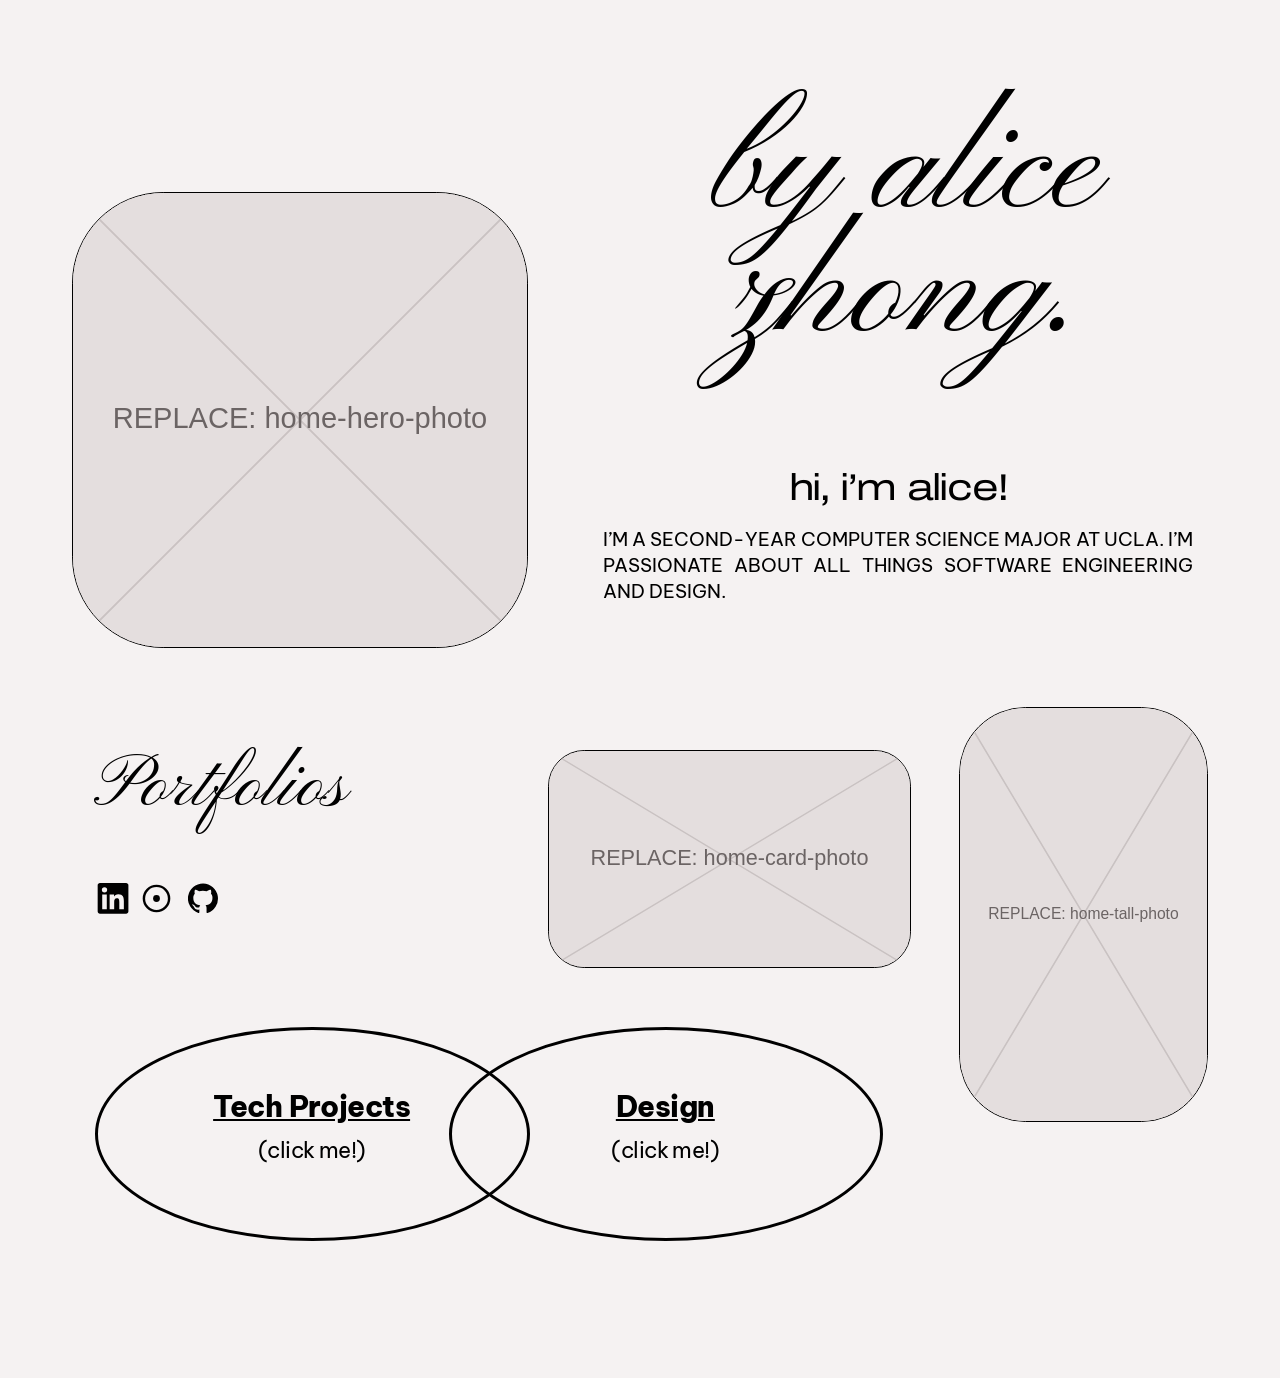
==== index.html @ 5802eaf3 "Add files via upload" ====
<!DOCTYPE html>
<html lang="en">
<head>
  <meta charset="utf-8">
  <meta name="viewport" content="width=device-width, initial-scale=1">
  <title>alice's website</title>
  <link rel="preconnect" href="https://fonts.googleapis.com">
  <link rel="preconnect" href="https://fonts.gstatic.com" crossorigin>
  <link href="https://fonts.googleapis.com/css2?family=Archivo:wdth,wght@125,400;125,700&family=Be+Vietnam+Pro:wght@400;800&family=Pinyon+Script&display=swap" rel="stylesheet">
  <link rel="stylesheet" href="css/styles.css">
</head>
<body>
<main class="stage home">

  <!-- ===== SECTION 1: intro ===== -->
  <!-- data-i = position in the staggered entrance animation (delay = i x 0.12s) -->
  <section class="section" style="--h:703">
    <img class="el photo hero-photo drop" data-i="0" style="--x:76.8;--y:204.7;--w:486.5;--h:486.5;" src="assets/images/home-hero-photo.svg" alt="home hero photo">

    <h1 class="el drop script hero-title" data-i="1" style="--x:643.8;--y:117.4;--w:645.4;--h:323.2;--fs:160">by alice<br>zhong.</h1>

    <div class="el intro-group" style="--x:643.8;--y:500.2;--w:629.7;--h:139.9;">
      <p class="el drop wide greeting" data-i="2" style="--x:0;--y:0;--w:629.7;--h:46.9;--fs:39.8">hi, i’m alice!</p>
      <p class="el drop body-text" data-i="3" style="--x:0;--y:60.7;--w:629.7;--h:79.3;--fs:20.2">i’m a SECOND-YEAR computer science major at ucla. I’m passionate about all things software engineering and design.</p>
    </div>
  </section>

  <!-- ===== SECTION 2: portfolios ===== -->
  <section class="section" style="--h:768">
    <h2 class="el drop script portfolios-title" data-i="4" style="--x:-213.4;--y:97.9;--w:896.4;--h:95;--fs:80">Portfolios</h2>

    <img class="el photo card-photo drop" data-i="5" style="--x:584.9;--y:97.9;--w:387.1;--h:232.3;" src="assets/images/home-card-photo.svg" alt="home card photo">
    <img class="el photo tall-photo drop" data-i="6" style="--x:1023.5;--y:51.1;--w:265.7;--h:442.9;" src="assets/images/home-tall-photo.svg" alt="home tall photo">

    <!-- Left oval: Tech Projects -> projects.html -->
    <div class="el drop oval" data-i="7" style="--x:101.8;--y:392.8;--w:463.4;--h:228.4;">
      <div class="oval-text">
        <p class="oval-title"><a href="projects.html">Tech Projects</a></p>
        <p class="oval-sub"><a href="projects.html">(click me!)</a></p>
      </div>
    </div>

    <!-- Right oval: Design -> design.html -->
    <div class="el drop oval" data-i="8" style="--x:479.1;--y:392.8;--w:463.4;--h:228.4;">
      <div class="oval-text">
        <p class="oval-title"><a href="design.html">Design</a></p>
        <p class="oval-sub"><a href="design.html">(click me!)</a></p>
      </div>
    </div>

    <!-- Icon row -->
    <a class="el drop icon" data-i="9" style="--x:101.8;--y:239.7;--w:38.5;--h:32.8;" href="http://www.linkedin.com/in/alice-zhong-9a122527a" target="_blank" rel="noopener" aria-label="LinkedIn"><svg viewBox="0 0 24 24" aria-hidden="true"><path fill="currentColor" d="M20.45 20.45h-3.56v-5.57c0-1.33-.03-3.04-1.85-3.04-1.86 0-2.14 1.45-2.14 2.94v5.67H9.35V9h3.41v1.56h.05c.48-.9 1.64-1.85 3.37-1.85 3.6 0 4.27 2.37 4.27 5.46v6.28zM5.34 7.43a2.06 2.06 0 1 1 0-4.13 2.06 2.06 0 0 1 0 4.13zM7.12 20.45H3.56V9h3.56v11.45zM22.22 0H1.77C.79 0 0 .77 0 1.73v20.54C0 23.23.79 24 1.77 24h20.45c.98 0 1.78-.77 1.78-1.73V1.73C24 .77 23.2 0 22.22 0z"/></svg></a>
    <img class="el drop icon-img" data-i="10" style="--x:150.9;--y:239.7;--w:32.8;--h:32.8;" src="assets/icons/home-icon-3-placeholder.svg" alt="icon 3 placeholder">
    <a class="el drop icon" data-i="11" style="--x:200.5;--y:239.7;--w:32.3;--h:32.3;" href="https://github.com/ajbzhong" target="_blank" rel="noopener" aria-label="GitHub"><svg viewBox="0 0 24 24" aria-hidden="true"><path fill="currentColor" d="M12 .3a12 12 0 0 0-3.8 23.4c.6.1.8-.3.8-.6v-2c-3.3.7-4-1.6-4-1.6-.6-1.4-1.4-1.8-1.4-1.8-1-.7.1-.7.1-.7 1.2.1 1.8 1.2 1.8 1.2 1 1.8 2.8 1.3 3.5 1 .1-.8.4-1.3.7-1.6-2.7-.3-5.5-1.3-5.5-5.9 0-1.3.5-2.4 1.2-3.2-.1-.3-.5-1.5.1-3.2 0 0 1-.3 3.3 1.2a11.5 11.5 0 0 1 6 0c2.3-1.5 3.3-1.2 3.3-1.2.6 1.7.2 2.9.1 3.2.8.8 1.2 1.9 1.2 3.2 0 4.6-2.8 5.6-5.5 5.9.4.4.8 1.1.8 2.2v3.3c0 .3.2.7.8.6A12 12 0 0 0 12 .3"/></svg></a>
  </section>

</main>
</body>
</html>
---- css/styles.css ----
/* ==========================================================
   Alice's portfolio – shared styles
   ----------------------------------------------------------
   The original site is laid out on a 1366px-wide canvas that
   scales with the browser width. We do the same: every
   element is positioned with --x / --y / --w / --h (in
   "design pixels") and multiplied by --u (= 1 design pixel).
   To nudge something, just edit its --x / --y / --w / --h /
   --fs values in the HTML.
   ========================================================== */

:root {
  --bg: #f5f2f2;
  --ink: #000;

  /* Fonts (Helios Extended isn't on Google Fonts, so Archivo
     at its widest setting is used as the closest match). */
  --font-script: "Pinyon Script", cursive;
  --font-wide:   "Archivo", "Helvetica Neue", Arial, sans-serif;
  --font-body:   "Be Vietnam Pro", "Be Vietnam", Arial, sans-serif;
}

*, *::before, *::after { box-sizing: border-box; }

html, body { margin: 0; padding: 0; background: var(--bg); color: var(--ink); }
body { font-family: var(--font-body); -webkit-font-smoothing: antialiased; }

a { color: inherit; }
p, h1, h2 { margin: 0; font-weight: 400; }

/* ---------- canvas / sections ---------- */
.stage { container-type: inline-size; width: 100%; overflow-x: hidden; }

.section {
  --u: calc(100cqw / 1366);               /* 1 design pixel */
  position: relative;
  width: 100%;
  height: calc(var(--h) * var(--u));
  background: var(--bg);
  overflow: hidden;
}

.el {
  position: absolute;
  left:   calc(var(--x) * var(--u));
  top:    calc(var(--y) * var(--u));
  width:  calc(var(--w) * var(--u));
  height: calc(var(--h) * var(--u));
  font-size: calc(var(--fs, 20) * var(--u));
}

/* ---------- text styles ---------- */
.script { font-family: var(--font-script); text-align: center; line-height: 0.83; }
.hero-title { line-height: 0.83; }
.portfolios-title { line-height: 1; }

.wide {
  font-family: var(--font-wide);
  font-stretch: 125%;
  letter-spacing: -0.03em;
  line-height: 1;
  text-align: center;
}

.body-text {
  font-family: var(--font-body);
  text-transform: uppercase;
  text-align: justify;
  line-height: 1.375;
}

.sans-title {
  font-family: var(--font-wide);
  font-stretch: 125%;
  font-weight: 700;
  text-align: center;
  line-height: 1.2;
  white-space: nowrap;
}
/* the word that sits behind the big script word */
.gap-word { color: var(--bg); }

.big-word { line-height: 1.195; }

.label, .small-link {
  font-family: var(--font-body);
  text-transform: uppercase;
  text-align: center;
  line-height: 1.375;
  white-space: nowrap;
}
.small-link a { text-decoration: underline; }

/* ---------- images ---------- */
.photo { display: block; object-fit: cover; }
.hero-photo { border-radius: calc(97.3 * var(--u)); border: calc(1.5 * var(--u)) solid #000; }
.card-photo { border-radius: calc(38.7 * var(--u)); border: calc(1.5 * var(--u)) solid #000; }
.tall-photo { border-radius: calc(70.9 * var(--u)); border: calc(1.5 * var(--u)) solid #000; }
.photo.plain { border-radius: 0; border: 0; }

.embed { border: 0; display: block; background: #fff; }

/* ---------- home: oval buttons ---------- */
.oval {
  border: calc(4 * var(--u)) solid #000;
  border-radius: 50%;
}
.oval-text {
  position: absolute;
  left:  calc(49.4 * var(--u) - 4 * var(--u));
  top:   calc(70.9 * var(--u) - 4 * var(--u));
  width: calc(364.5 * var(--u));
  text-align: center;
  letter-spacing: -0.03em;
}
.oval-title { font-size: calc(30.67 * var(--u)); line-height: calc(31 * var(--u)); font-weight: 800; text-decoration: underline; }
.oval-sub   { margin-top: calc(19 * var(--u)); font-size: calc(24 * var(--u)); line-height: calc(24 * var(--u)); }
.oval-sub a { text-decoration: none; }

/* ---------- home: icons ---------- */
.icon { display: block; color: #000; }
.icon svg { width: 100%; height: 100%; display: block; }
.icon-img { display: block; }

/* ---------- sub pages: back button ---------- */
.pill {
  display: flex; align-items: center; justify-content: center;
  border: calc(4 * var(--u)) solid #000;
  border-radius: 50%;
  font-family: var(--font-body);
  font-size: calc(20 * var(--u));
  letter-spacing: -0.03em;
  text-decoration: underline;
  text-align: center;
  line-height: 1.04;
}

/* ==========================================================
   ANIMATIONS
   ========================================================== */

/* HOME: every component slides DOWN into place, one after another.
   The order comes from each element's data-i attribute in index.html. */
@keyframes drop-in {
  from { opacity: 0; transform: translateY(-60px); }
  to   { opacity: 1; transform: translateY(0); }
}
.drop {
  opacity: 0;
  animation: drop-in 0.8s cubic-bezier(0.22, 0.8, 0.3, 1) forwards;
}
/* stagger: 0.12s between components. Change 0.12s to speed up/slow down the wave. */
.drop[data-i="0"]  { animation-delay: calc(0  * 0.12s); }
.drop[data-i="1"]  { animation-delay: calc(1  * 0.12s); }
.drop[data-i="2"]  { animation-delay: calc(2  * 0.12s); }
.drop[data-i="3"]  { animation-delay: calc(3  * 0.12s); }
.drop[data-i="4"]  { animation-delay: calc(4  * 0.12s); }
.drop[data-i="5"]  { animation-delay: calc(5  * 0.12s); }
.drop[data-i="6"]  { animation-delay: calc(6  * 0.12s); }
.drop[data-i="7"]  { animation-delay: calc(7  * 0.12s); }
.drop[data-i="8"]  { animation-delay: calc(8  * 0.12s); }
.drop[data-i="9"]  { animation-delay: calc(9  * 0.12s); }
.drop[data-i="10"] { animation-delay: calc(10 * 0.12s); }
.drop[data-i="11"] { animation-delay: calc(11 * 0.12s); }

/* PAGES 2 & 3: only the title slides down, once, on load.
   The sans title and the big script word move together as one unit.
   Distance scales with the page width so it feels the same on any screen. */
@keyframes slide-down {
  from { opacity: 0; transform: translateY(calc(-70 * var(--u))); }
  to   { opacity: 1; transform: translateY(0); }
}
.slide-down {
  animation: slide-down 0.7s cubic-bezier(0.16, 1, 0.3, 1) 0.1s both;
  will-change: transform, opacity;
}

@media (prefers-reduced-motion: reduce) {
  .drop, .slide-down { animation: none; opacity: 1; transform: none; }
}
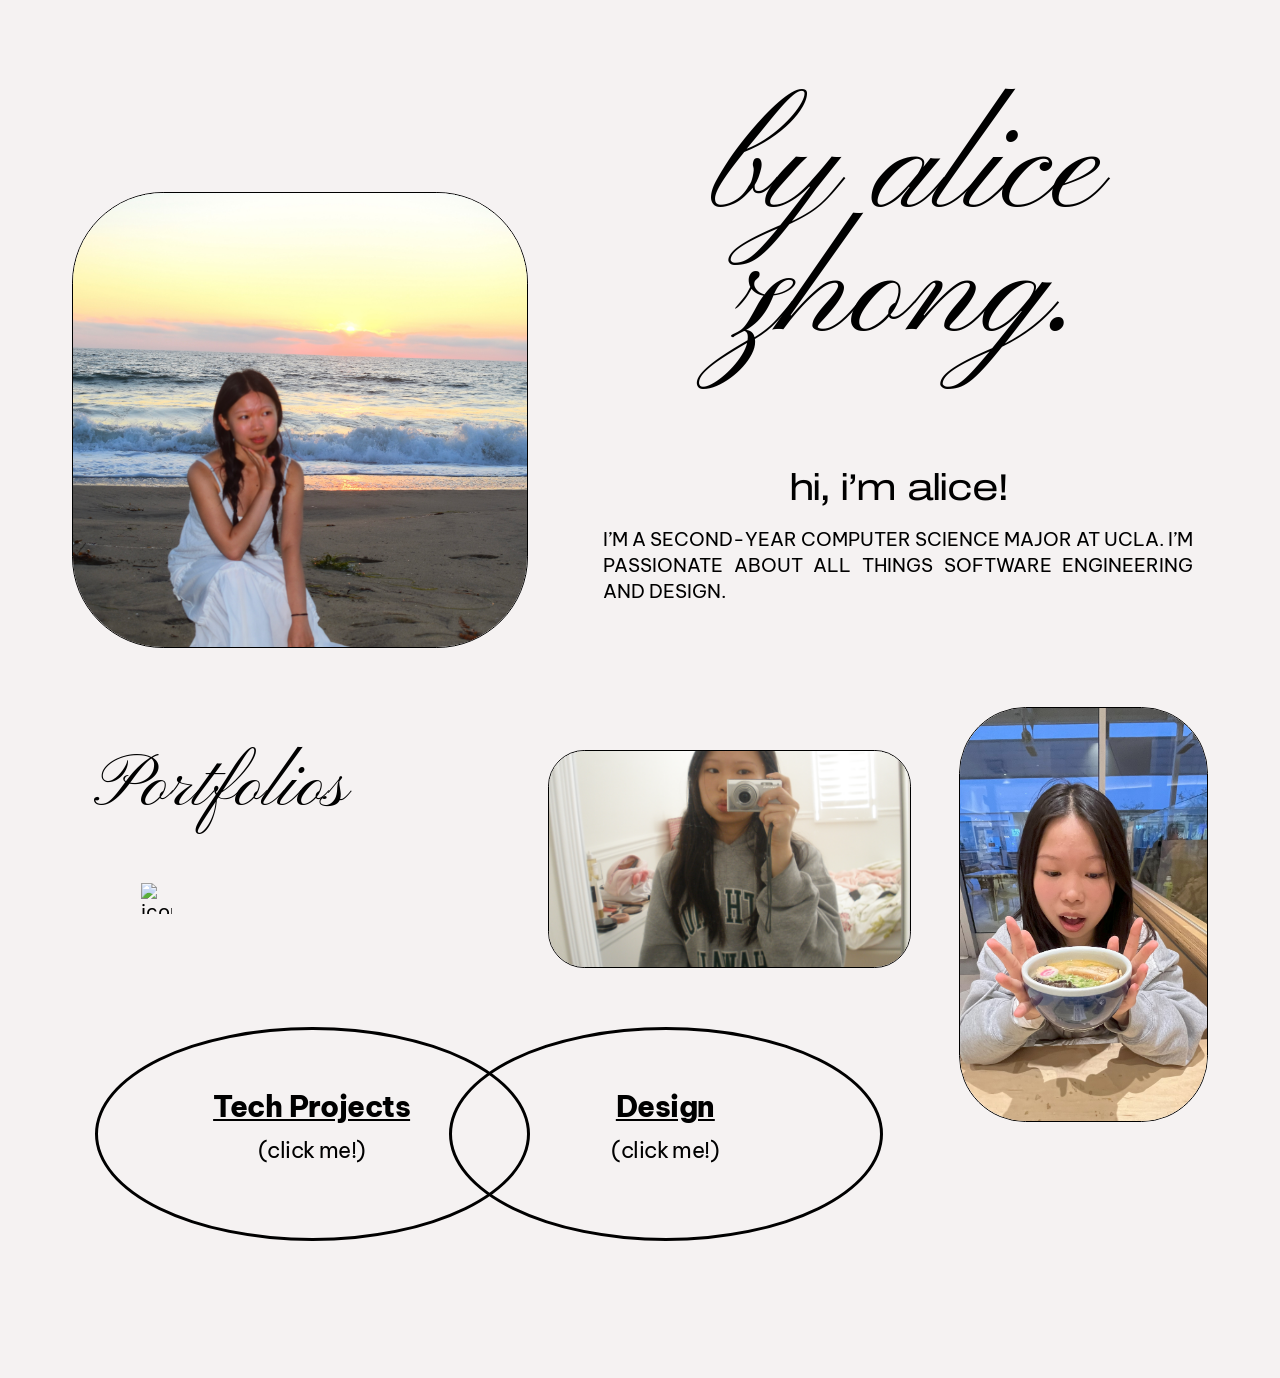
==== commit cc627882: "Update index.html" ====
--- a/index.html
+++ b/index.html
@@ -15,7 +15,7 @@
   <!-- ===== SECTION 1: intro ===== -->
   <!-- data-i = position in the staggered entrance animation (delay = i x 0.12s) -->
   <section class="section" style="--h:703">
-    <img class="el photo hero-photo drop" data-i="0" style="--x:76.8;--y:204.7;--w:486.5;--h:486.5;" src="assets/images/home-hero-photo.svg" alt="home hero photo">
+    <img class="el photo hero-photo drop" data-i="0" style="--x:76.8;--y:204.7;--w:486.5;--h:486.5;" src="assets/images/home-hero-photo.jpg" alt="home hero photo">
 
     <h1 class="el drop script hero-title" data-i="1" style="--x:643.8;--y:117.4;--w:645.4;--h:323.2;--fs:160">by alice<br>zhong.</h1>
 
@@ -29,8 +29,8 @@
   <section class="section" style="--h:768">
     <h2 class="el drop script portfolios-title" data-i="4" style="--x:-213.4;--y:97.9;--w:896.4;--h:95;--fs:80">Portfolios</h2>
 
-    <img class="el photo card-photo drop" data-i="5" style="--x:584.9;--y:97.9;--w:387.1;--h:232.3;" src="assets/images/home-card-photo.svg" alt="home card photo">
-    <img class="el photo tall-photo drop" data-i="6" style="--x:1023.5;--y:51.1;--w:265.7;--h:442.9;" src="assets/images/home-tall-photo.svg" alt="home tall photo">
+    <img class="el photo card-photo drop" data-i="5" style="--x:584.9;--y:97.9;--w:387.1;--h:232.3;" src="assets/images/home-card-photo.jpg" alt="home card photo">
+    <img class="el photo tall-photo drop" data-i="6" style="--x:1023.5;--y:51.1;--w:265.7;--h:442.9;" src="assets/images/home-tall-photo.jpg" alt="home tall photo">
 
     <!-- Left oval: Tech Projects -> projects.html -->
     <div class="el drop oval" data-i="7" style="--x:101.8;--y:392.8;--w:463.4;--h:228.4;">
@@ -49,9 +49,9 @@
     </div>
 
     <!-- Icon row -->
-    <a class="el drop icon" data-i="9" style="--x:101.8;--y:239.7;--w:38.5;--h:32.8;" href="http://www.linkedin.com/in/alice-zhong-9a122527a" target="_blank" rel="noopener" aria-label="LinkedIn"><svg viewBox="0 0 24 24" aria-hidden="true"><path fill="currentColor" d="M20.45 20.45h-3.56v-5.57c0-1.33-.03-3.04-1.85-3.04-1.86 0-2.14 1.45-2.14 2.94v5.67H9.35V9h3.41v1.56h.05c.48-.9 1.64-1.85 3.37-1.85 3.6 0 4.27 2.37 4.27 5.46v6.28zM5.34 7.43a2.06 2.06 0 1 1 0-4.13 2.06 2.06 0 0 1 0 4.13zM7.12 20.45H3.56V9h3.56v11.45zM22.22 0H1.77C.79 0 0 .77 0 1.73v20.54C0 23.23.79 24 1.77 24h20.45c.98 0 1.78-.77 1.78-1.73V1.73C24 .77 23.2 0 22.22 0z"/></svg></a>
-    <img class="el drop icon-img" data-i="10" style="--x:150.9;--y:239.7;--w:32.8;--h:32.8;" src="assets/icons/home-icon-3-placeholder.svg" alt="icon 3 placeholder">
-    <a class="el drop icon" data-i="11" style="--x:200.5;--y:239.7;--w:32.3;--h:32.3;" href="https://github.com/ajbzhong" target="_blank" rel="noopener" aria-label="GitHub"><svg viewBox="0 0 24 24" aria-hidden="true"><path fill="currentColor" d="M12 .3a12 12 0 0 0-3.8 23.4c.6.1.8-.3.8-.6v-2c-3.3.7-4-1.6-4-1.6-.6-1.4-1.4-1.8-1.4-1.8-1-.7.1-.7.1-.7 1.2.1 1.8 1.2 1.8 1.2 1 1.8 2.8 1.3 3.5 1 .1-.8.4-1.3.7-1.6-2.7-.3-5.5-1.3-5.5-5.9 0-1.3.5-2.4 1.2-3.2-.1-.3-.5-1.5.1-3.2 0 0 1-.3 3.3 1.2a11.5 11.5 0 0 1 6 0c2.3-1.5 3.3-1.2 3.3-1.2.6 1.7.2 2.9.1 3.2.8.8 1.2 1.9 1.2 3.2 0 4.6-2.8 5.6-5.5 5.9.4.4.8 1.1.8 2.2v3.3c0 .3.2.7.8.6A12 12 0 0 0 12 .3"/></svg></a>
+    <a class="el drop icon" data-i="9" style="--x:101.8;--y:239.7;--w:38.5;--h:32.8;" href="http://www.linkedin.com/in/alice-zhong-9a122527a" target="_blank" rel="noopener" aria-label="LinkedIn"><jpg viewBox="0 0 24 24" aria-hidden="true"><path fill="currentColor" d="M20.45 20.45h-3.56v-5.57c0-1.33-.03-3.04-1.85-3.04-1.86 0-2.14 1.45-2.14 2.94v5.67H9.35V9h3.41v1.56h.05c.48-.9 1.64-1.85 3.37-1.85 3.6 0 4.27 2.37 4.27 5.46v6.28zM5.34 7.43a2.06 2.06 0 1 1 0-4.13 2.06 2.06 0 0 1 0 4.13zM7.12 20.45H3.56V9h3.56v11.45zM22.22 0H1.77C.79 0 0 .77 0 1.73v20.54C0 23.23.79 24 1.77 24h20.45c.98 0 1.78-.77 1.78-1.73V1.73C24 .77 23.2 0 22.22 0z"/></jpg></a>
+    <img class="el drop icon-img" data-i="10" style="--x:150.9;--y:239.7;--w:32.8;--h:32.8;" src="assets/icons/home-icon-3-placeholder.jpg" alt="icon 3 placeholder">
+    <a class="el drop icon" data-i="11" style="--x:200.5;--y:239.7;--w:32.3;--h:32.3;" href="https://github.com/ajbzhong" target="_blank" rel="noopener" aria-label="GitHub"><jpg viewBox="0 0 24 24" aria-hidden="true"><path fill="currentColor" d="M12 .3a12 12 0 0 0-3.8 23.4c.6.1.8-.3.8-.6v-2c-3.3.7-4-1.6-4-1.6-.6-1.4-1.4-1.8-1.4-1.8-1-.7.1-.7.1-.7 1.2.1 1.8 1.2 1.8 1.2 1 1.8 2.8 1.3 3.5 1 .1-.8.4-1.3.7-1.6-2.7-.3-5.5-1.3-5.5-5.9 0-1.3.5-2.4 1.2-3.2-.1-.3-.5-1.5.1-3.2 0 0 1-.3 3.3 1.2a11.5 11.5 0 0 1 6 0c2.3-1.5 3.3-1.2 3.3-1.2.6 1.7.2 2.9.1 3.2.8.8 1.2 1.9 1.2 3.2 0 4.6-2.8 5.6-5.5 5.9.4.4.8 1.1.8 2.2v3.3c0 .3.2.7.8.6A12 12 0 0 0 12 .3"/></jpg></a>
   </section>
 
 </main>
